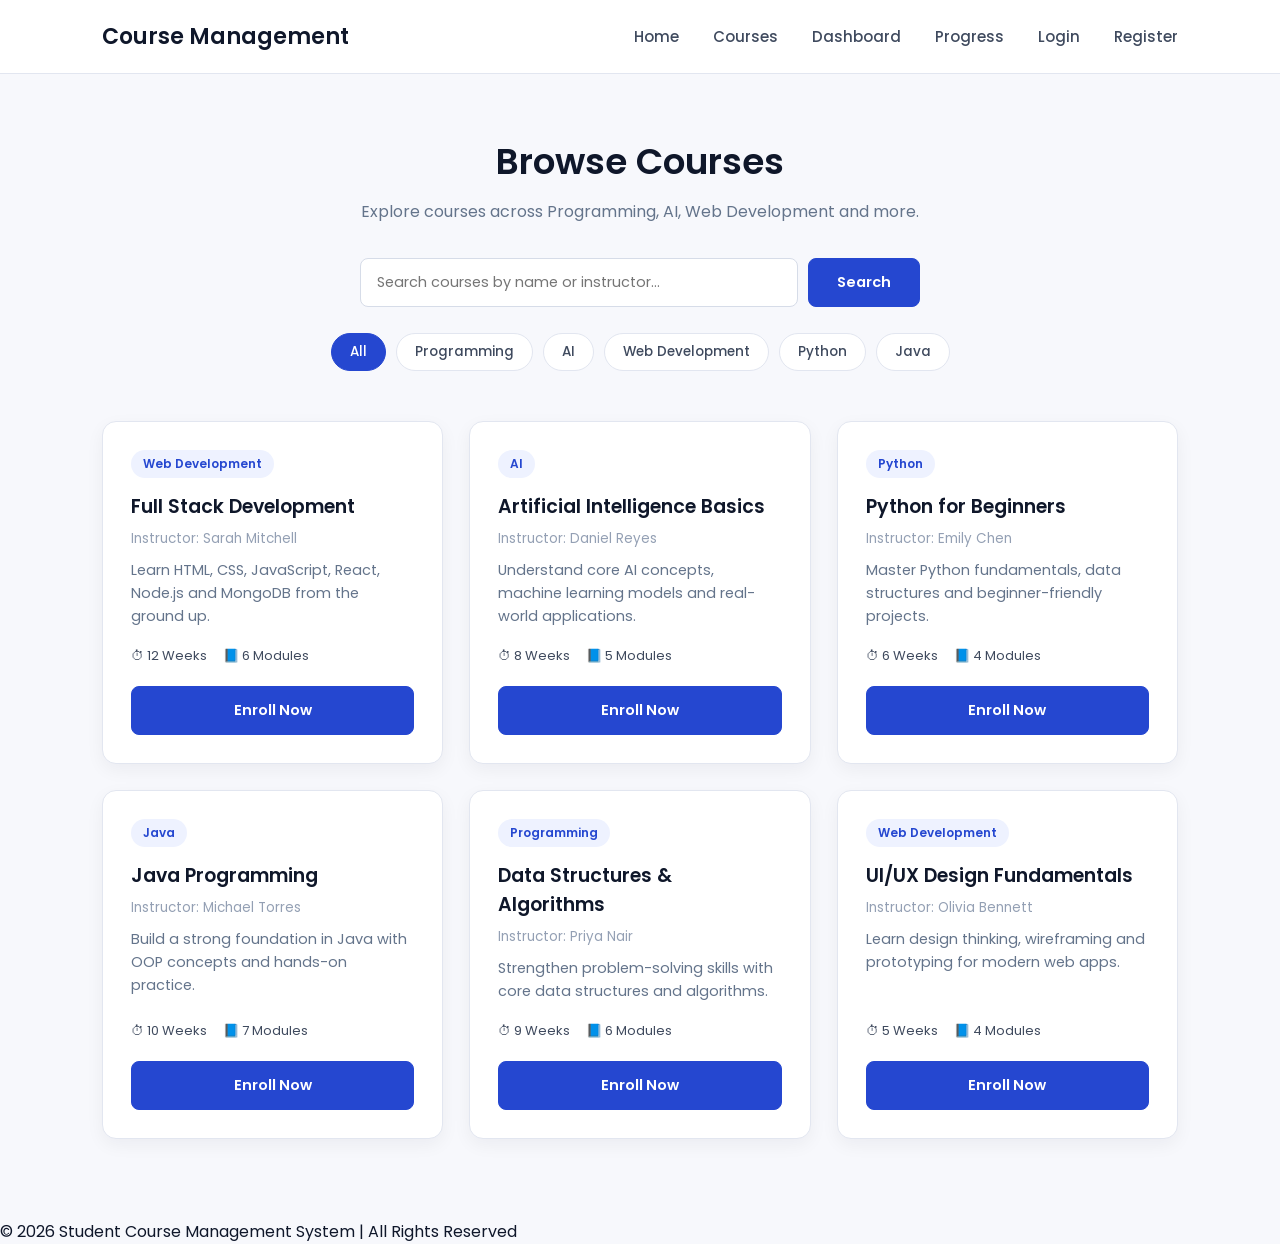
==== Front End/courses.html @ 2dbfe9b8 "Add files via upload" ====
<!DOCTYPE html>
<html lang="en">
<head>
<meta charset="UTF-8">
<meta name="viewport" content="width=device-width, initial-scale=1.0">
<title>Courses | Student Course Management</title>
<link rel="stylesheet" href="courses.css">
<link href="https://fonts.googleapis.com/css2?family=Poppins:wght@300;400;500;600;700&display=swap" rel="stylesheet">
</head>
<body>

<nav>
<div class="logo">Course Management</div>
<ul>
<li><a href="index.html">Home</a></li>
<li><a href="courses.html">Courses</a></li>
<li><a href="dashboard.html">Dashboard</a></li>
<li><a href="progress.html">Progress</a></li>
<li><a href="login.html">Login</a></li>
<li><a href="register.html">Register</a></li>
</ul>
</nav>

<section class="courses-header">
<h1>Browse Courses</h1>
<p>Explore courses across Programming, AI, Web Development and more.</p>

<div class="search-bar">
<input type="text" placeholder="Search courses by name or instructor...">
<button class="btn">Search</button>
</div>

<div class="filter-tags">
<span class="tag active">All</span>
<span class="tag">Programming</span>
<span class="tag">AI</span>
<span class="tag">Web Development</span>
<span class="tag">Python</span>
<span class="tag">Java</span>
</div>
</section>

<section class="course-grid">

<div class="course-card">
<span class="category-badge">Web Development</span>
<h3>Full Stack Development</h3>
<p class="instructor">Instructor: Sarah Mitchell</p>
<p class="description">Learn HTML, CSS, JavaScript, React, Node.js and MongoDB from the ground up.</p>
<div class="course-meta">
<span>⏱ 12 Weeks</span>
<span>📘 6 Modules</span>
</div>
<a href="#" class="btn btn-full">Enroll Now</a>
</div>

<div class="course-card">
<span class="category-badge">AI</span>
<h3>Artificial Intelligence Basics</h3>
<p class="instructor">Instructor: Daniel Reyes</p>
<p class="description">Understand core AI concepts, machine learning models and real-world applications.</p>
<div class="course-meta">
<span>⏱ 8 Weeks</span>
<span>📘 5 Modules</span>
</div>
<a href="#" class="btn btn-full">Enroll Now</a>
</div>

<div class="course-card">
<span class="category-badge">Python</span>
<h3>Python for Beginners</h3>
<p class="instructor">Instructor: Emily Chen</p>
<p class="description">Master Python fundamentals, data structures and beginner-friendly projects.</p>
<div class="course-meta">
<span>⏱ 6 Weeks</span>
<span>📘 4 Modules</span>
</div>
<a href="#" class="btn btn-full">Enroll Now</a>
</div>

<div class="course-card">
<span class="category-badge">Java</span>
<h3>Java Programming</h3>
<p class="instructor">Instructor: Michael Torres</p>
<p class="description">Build a strong foundation in Java with OOP concepts and hands-on practice.</p>
<div class="course-meta">
<span>⏱ 10 Weeks</span>
<span>📘 7 Modules</span>
</div>
<a href="#" class="btn btn-full">Enroll Now</a>
</div>

<div class="course-card">
<span class="category-badge">Programming</span>
<h3>Data Structures &amp; Algorithms</h3>
<p class="instructor">Instructor: Priya Nair</p>
<p class="description">Strengthen problem-solving skills with core data structures and algorithms.</p>
<div class="course-meta">
<span>⏱ 9 Weeks</span>
<span>📘 6 Modules</span>
</div>
<a href="#" class="btn btn-full">Enroll Now</a>
</div>

<div class="course-card">
<span class="category-badge">Web Development</span>
<h3>UI/UX Design Fundamentals</h3>
<p class="instructor">Instructor: Olivia Bennett</p>
<p class="description">Learn design thinking, wireframing and prototyping for modern web apps.</p>
<div class="course-meta">
<span>⏱ 5 Weeks</span>
<span>📘 4 Modules</span>
</div>
<a href="#" class="btn btn-full">Enroll Now</a>
</div>

</section>

<footer>
<p>© 2026 Student Course Management System | All Rights Reserved</p>
</footer>

</body>
</html>
---- Front End/courses.css ----
*{margin:0;padding:0;box-sizing:border-box;font-family:'Poppins',sans-serif;}
body{background:#F7F8FC;color:#0F172A;}
a{text-decoration:none;color:inherit;}

nav{display:flex;justify-content:space-between;align-items:center;padding:20px 8%;background:#FFFFFF;border-bottom:1px solid #E2E6F0;position:sticky;top:0;z-index:100;}
.logo{font-size:22px;font-weight:600;}
nav ul{list-style:none;display:flex;gap:34px;}
nav ul li a{font-size:15px;font-weight:500;color:#3F4A5E;transition:color .25s;position:relative;}
nav ul li a::after{content:'';position:absolute;left:0;bottom:-6px;width:0;height:2px;background:#2547D0;transition:width .25s;}
nav ul li a:hover{color:#2547D0;}
nav ul li a:hover::after{width:100%;}

.btn{background:#2547D0;color:#FFFFFF;border:1px solid #2547D0;padding:13px 28px;border-radius:8px;font-size:14.5px;font-weight:600;cursor:pointer;transition:.25s;display:inline-block;text-align:center;}
.btn:hover{background:#1B36A8;border-color:#1B36A8;}
.btn-full{width:100%;}

/* Courses Header */
.courses-header{padding:60px 8% 30px;text-align:center;}
.courses-header h1{font-size:36px;font-weight:600;margin-bottom:10px;}
.courses-header>p{color:#64748B;font-size:16px;margin-bottom:34px;}

.search-bar{display:flex;max-width:560px;margin:0 auto 26px;gap:10px;}
.search-bar input{flex:1;padding:13px 16px;border:1px solid #D6DCE8;border-radius:8px;font-size:14.5px;font-family:'Poppins',sans-serif;background:#FFFFFF;}
.search-bar input:focus{outline:none;border-color:#2547D0;box-shadow:0 0 0 3px rgba(37,71,208,.12);}

.filter-tags{display:flex;justify-content:center;flex-wrap:wrap;gap:10px;}
.tag{padding:8px 18px;border-radius:20px;font-size:13.5px;font-weight:500;color:#3F4A5E;background:#FFFFFF;border:1px solid #E2E6F0;cursor:pointer;transition:.2s;}
.tag:hover{border-color:#2547D0;color:#2547D0;}
.tag.active{background:#2547D0;color:#FFFFFF;border-color:#2547D0;}

/* Course Grid */
.course-grid{display:grid;grid-template-columns:repeat(3,1fr);gap:26px;padding:20px 8% 80px;}
.course-card{background:#FFFFFF;border:1px solid #E2E6F0;border-radius:14px;padding:28px;box-shadow:0 6px 18px rgba(15,23,42,.05);transition:.3s;display:flex;flex-direction:column;}
.course-card:hover{transform:translateY(-6px);box-shadow:0 18px 35px rgba(37,71,208,.14);border-color:#C7D2FE;}

.category-badge{align-self:flex-start;background:#EEF2FF;color:#2547D0;font-size:12px;font-weight:600;padding:5px 12px;border-radius:20px;margin-bottom:14px;}
.course-card h3{font-size:19px;font-weight:600;margin-bottom:8px;}
.instructor{font-size:13.5px;color:#94A0B4;margin-bottom:10px;}
.description{font-size:14.5px;color:#64748B;line-height:23px;margin-bottom:18px;flex-grow:1;}

.course-meta{display:flex;gap:16px;font-size:13px;color:#3F4A5E;margin-bottom:20px;}

/* Responsive */
@media(max-width:1100px){
.course-grid{grid-template-columns:repeat(2,1fr);}
}
@media(max-width:900px){
nav{flex-direction:column;}
nav ul{margin-top:15px;flex-wrap:wrap;justify-content:center;gap:18px;}
.course-grid{grid-template-columns:1fr;}
.search-bar{flex-direction:column;}
}
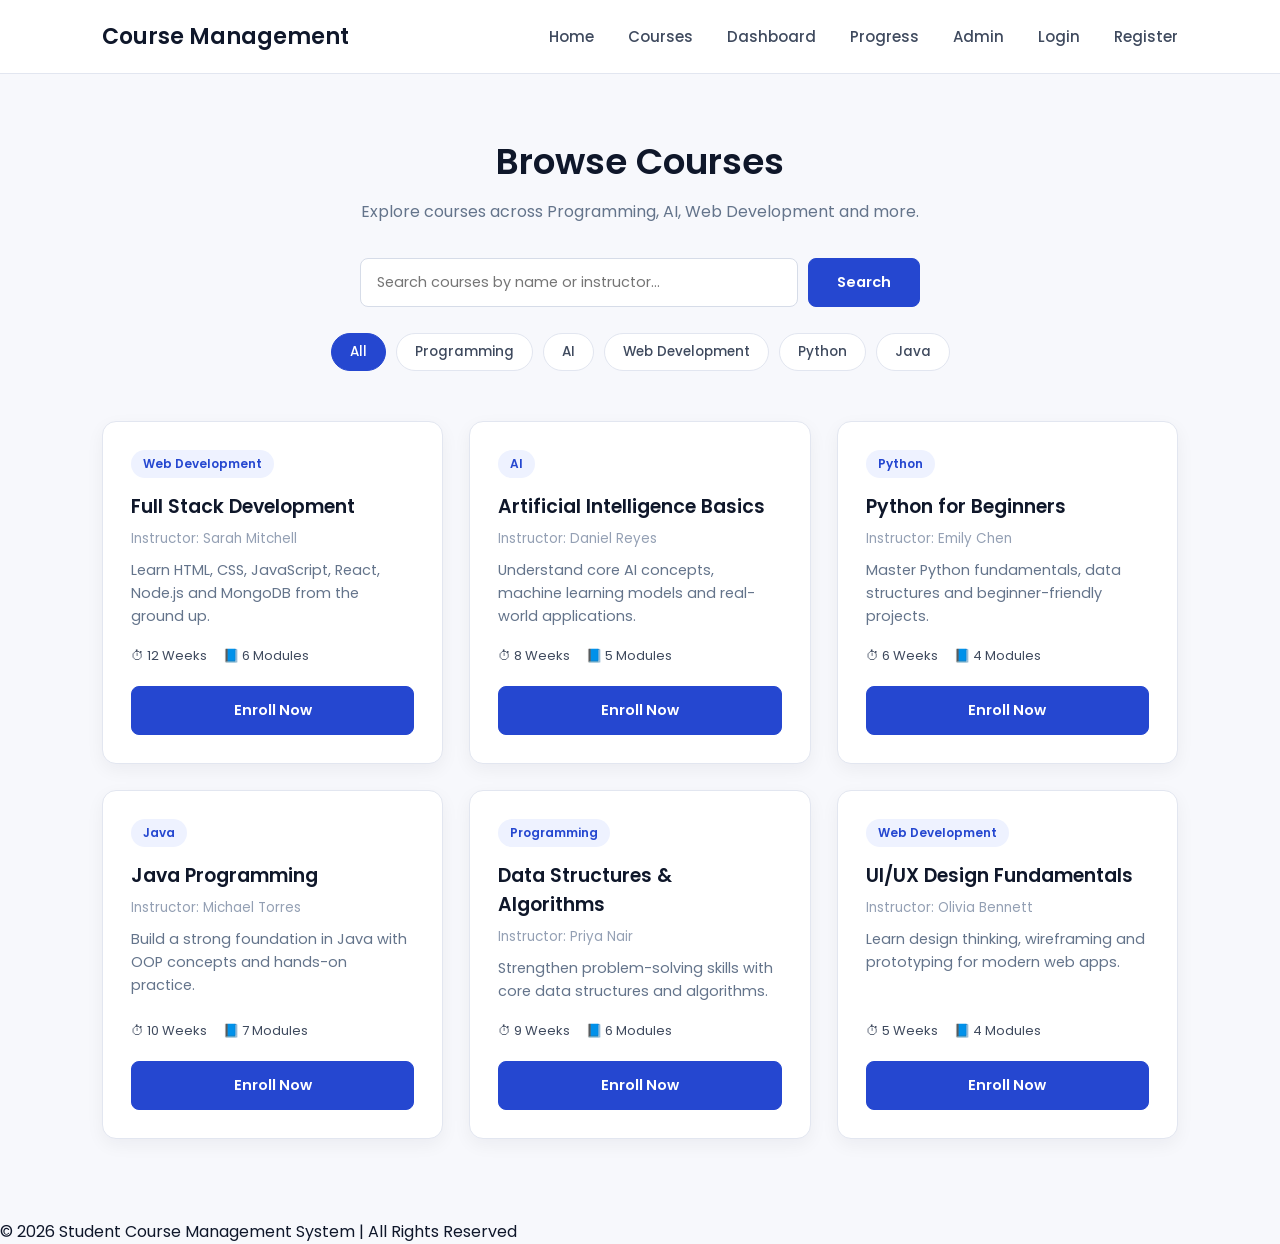
==== commit e90d9ff4: "courses.html" ====
--- a/Front End/courses.html
+++ b/Front End/courses.html
@@ -16,11 +16,12 @@
 <li><a href="courses.html">Courses</a></li>
 <li><a href="dashboard.html">Dashboard</a></li>
 <li><a href="progress.html">Progress</a></li>
+<li><a href="admin.html">Admin</a></li>
 <li><a href="login.html">Login</a></li>
 <li><a href="register.html">Register</a></li>
 </ul>
 </nav>
-
+  
 <section class="courses-header">
 <h1>Browse Courses</h1>
 <p>Explore courses across Programming, AI, Web Development and more.</p>
@@ -121,4 +122,4 @@
 </footer>
 
 </body>
-</html>+</html>
